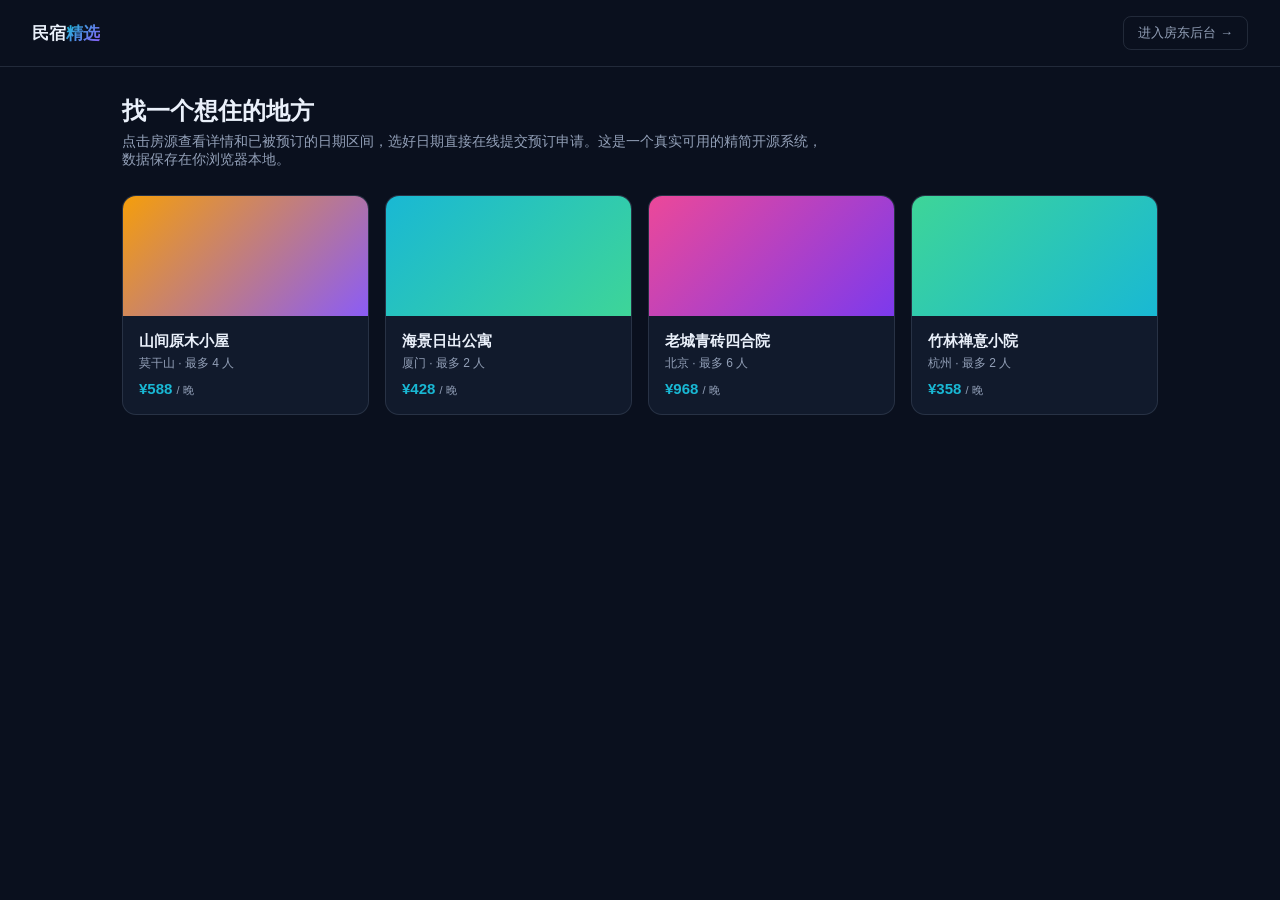
==== index.html @ 6e1cefca "Initial commit: functional vacation rental booking system (frontend + admin)" ====
<!DOCTYPE html>
<html lang="zh-CN">
<head>
<meta charset="UTF-8">
<meta name="viewport" content="width=device-width, initial-scale=1.0">
<title>民宿短租管理系统（精简开源版）</title>
<meta name="description" content="免费开源的民宿短租管理系统精简版：房源浏览、在线预订、可用日期查询、后台房源与订单管理，真实增删改查功能，纯前端+localStorage实现，可作为学习或二次开发起点。">
<link rel="stylesheet" href="style.css">
</head>
<body>
  <header class="topbar">
    <div class="brand">民宿<span class="accent">精选</span></div>
    <a href="admin.html" class="nav-link">进入房东后台 →</a>
  </header>

  <main class="container">
    <div class="page-head">
      <h1>找一个想住的地方</h1>
      <p>点击房源查看详情和已被预订的日期区间，选好日期直接在线提交预订申请。这是一个真实可用的精简开源系统，数据保存在你浏览器本地。</p>
    </div>
    <div id="propGrid" class="prop-grid"></div>
  </main>

  <div class="modal-backdrop" id="modalBackdrop">
    <div class="modal">
      <button class="modal-close" id="btnCloseModal">&times;</button>
      <h2 id="modalPropName"></h2>
      <p class="sub" id="modalPropLoc"></p>
      <div class="booked-ranges" id="bookedRanges"></div>
      <div id="modalMsg"></div>
      <form id="bookingForm" novalidate>
        <div class="field">
          <label>姓名</label>
          <input id="guestNameInput" type="text" required placeholder="用于联系你的姓名">
        </div>
        <div class="field-row">
          <div class="field">
            <label>入住日期</label>
            <input id="checkInInput" type="date" required>
          </div>
          <div class="field">
            <label>离店日期</label>
            <input id="checkOutInput" type="date" required>
          </div>
        </div>
        <div class="field">
          <label>入住人数</label>
          <input id="guestsInput" type="number" min="1" value="1" required>
        </div>
        <button type="submit" class="btn btn-primary btn-block">提交预订申请</button>
      </form>
    </div>
  </div>

  <script src="data.js"></script>
  <script src="script.js"></script>
</body>
</html>
---- style.css ----
:root{--ink:#0A101E;--surface:#111a2c;--surface2:#16223a;--line:rgba(147,160,184,.18);--muted:#93A0B8;--text:#EAF0FA;--cyan:#19B8D4;--violet:#8B5CF6;--green:#3ED598;--red:#F87171;--amber:#F59E0B;--radius:14px;color-scheme:dark}
*{box-sizing:border-box}
body{margin:0;background:var(--ink);color:var(--text);font-family:-apple-system,BlinkMacSystemFont,"Segoe UI","PingFang SC","Microsoft YaHei",sans-serif;min-height:100vh}
a{color:inherit;text-decoration:none}

.topbar{display:flex;align-items:center;justify-content:space-between;padding:16px 32px;border-bottom:1px solid var(--line)}
.brand{font-size:17px;font-weight:700}
.brand .accent{background:linear-gradient(135deg,var(--cyan),var(--violet));-webkit-background-clip:text;background-clip:text;color:transparent}
.nav-link{font-size:13px;color:var(--muted);border:1px solid var(--line);padding:7px 14px;border-radius:8px}
.nav-link:hover{border-color:var(--cyan);color:var(--text)}

.container{max-width:1100px;margin:0 auto;padding:28px 32px}
.page-head h1{font-size:24px;font-weight:700;margin:0 0 6px}
.page-head p{color:var(--muted);font-size:14px;margin:0 0 26px;max-width:700px}

.prop-grid{display:grid;grid-template-columns:repeat(auto-fill,minmax(240px,1fr));gap:16px}
.prop-card{background:var(--surface);border:1px solid var(--line);border-radius:var(--radius);overflow:hidden;cursor:pointer;transition:transform .2s,border-color .2s}
.prop-card:hover{transform:translateY(-3px);border-color:rgba(25,184,212,.4)}
.prop-card__img{height:120px}
.prop-card__body{padding:16px}
.prop-card__body h3{margin:0 0 4px;font-size:15px}
.prop-card__loc{font-size:12px;color:var(--muted);margin-bottom:8px}
.prop-card__price{font-size:15px;font-weight:700;color:var(--cyan)}
.prop-card__price span{font-size:11px;color:var(--muted);font-weight:400}

.modal-backdrop{position:fixed;inset:0;background:rgba(4,8,16,.75);display:none;align-items:center;justify-content:center;padding:20px;z-index:50}
.modal-backdrop.show{display:flex}
.modal{background:var(--surface);border:1px solid var(--line);border-radius:18px;max-width:460px;width:100%;max-height:88vh;overflow:auto;padding:26px}
.modal h2{margin:0 0 6px;font-size:18px}
.modal .sub{color:var(--muted);font-size:12.5px;margin:0 0 18px}
.modal-close{float:right;background:none;border:none;color:var(--muted);font-size:20px;cursor:pointer}

.field{display:flex;flex-direction:column;gap:6px;margin-bottom:14px}
.field label{font-size:12px;color:var(--muted);font-weight:600}
.field input,.field select,.field textarea{background:rgba(147,160,184,.06);border:1px solid var(--line);border-radius:8px;padding:9px 11px;color:var(--text);font-family:inherit;font-size:13.5px;outline:none;width:100%}
.field input:focus,.field select:focus,.field textarea:focus{border-color:var(--cyan)}
.field-row{display:grid;grid-template-columns:1fr 1fr;gap:10px}

.btn{font-family:inherit;font-size:13.5px;font-weight:600;padding:10px 18px;border-radius:9px;border:1px solid var(--line);background:transparent;color:var(--text);cursor:pointer}
.btn:hover{border-color:var(--cyan)}
.btn-primary{background:linear-gradient(135deg,var(--cyan),var(--violet));border:none;color:#06121A}
.btn-block{width:100%}
.btn-sm{padding:5px 11px;font-size:12px}
.btn-danger{border-color:rgba(248,113,113,.4);color:var(--red)}

.msg{margin:0 0 14px;font-size:12.5px;padding:9px 12px;border-radius:8px}
.msg.error{background:rgba(248,113,113,.1);border:1px solid rgba(248,113,113,.3);color:var(--red)}
.msg.success{background:rgba(62,213,152,.1);border:1px solid rgba(62,213,152,.3);color:var(--green)}

.booked-ranges{font-size:12px;color:var(--muted);margin:0 0 16px;padding:10px 12px;background:rgba(147,160,184,.05);border-radius:8px}
.booked-ranges strong{color:var(--text)}

/* admin */
.admin-layout{display:flex;min-height:100vh}
.sidebar{width:220px;flex-shrink:0;border-right:1px solid var(--line);padding:20px 14px}
.sidebar .brand{padding:0 10px 20px}
.side-link{display:block;padding:10px 12px;border-radius:9px;font-size:13.5px;color:var(--muted);margin-bottom:4px;cursor:pointer}
.side-link:hover{background:rgba(147,160,184,.06)}
.side-link.active{background:rgba(25,184,212,.12);color:var(--text)}
.admin-main{flex:1;padding:28px 34px;overflow:auto}
.admin-view{display:none}
.admin-view.active{display:block}

.stat-grid{display:grid;grid-template-columns:repeat(4,1fr);gap:14px;margin-bottom:26px}
.stat-card{background:var(--surface);border:1px solid var(--line);border-radius:var(--radius);padding:20px}
.stat-card .num{font-size:26px;font-weight:800}
.stat-card .label{font-size:12px;color:var(--muted);margin-top:4px}

table{width:100%;border-collapse:collapse;font-size:13.5px}
th{text-align:left;padding:10px 12px;color:var(--muted);font-weight:600;border-bottom:1px solid var(--line);font-size:12px}
td{padding:11px 12px;border-bottom:1px solid var(--line)}
.badge{display:inline-block;font-size:11px;font-weight:700;padding:3px 9px;border-radius:999px}
.badge.confirmed{background:rgba(62,213,152,.14);color:var(--green)}
.badge.pending{background:rgba(245,158,11,.14);color:var(--amber)}
.badge.cancelled{background:rgba(248,113,113,.14);color:var(--red)}
.table-actions{display:flex;gap:6px}
.table-toolbar{display:flex;justify-content:space-between;align-items:center;margin-bottom:16px}
.filter-row{display:flex;gap:6px}
.filter-btn{font-size:12px;padding:6px 12px;border-radius:999px;border:1px solid var(--line);background:transparent;color:var(--muted);cursor:pointer}
.filter-btn.active{border-color:var(--cyan);color:var(--text)}

@media (max-width:820px){
  .admin-layout{flex-direction:column}
  .sidebar{width:100%;display:flex;overflow-x:auto;border-right:none;border-bottom:1px solid var(--line)}
  .stat-grid{grid-template-columns:repeat(2,1fr)}
}
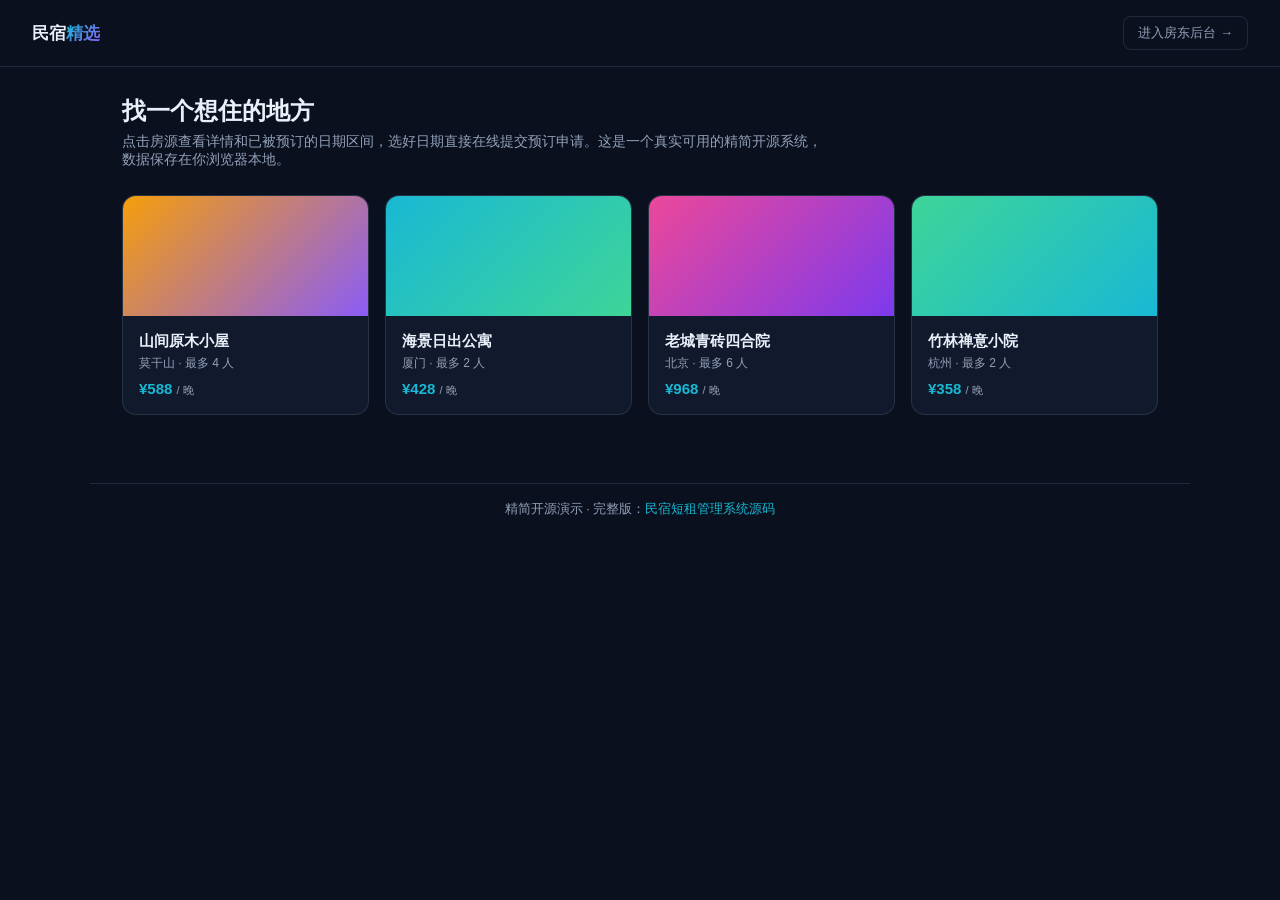
==== commit 9b565302: "Add footer link to the full commercial product page" ====
--- a/index.html
+++ b/index.html
@@ -54,5 +54,7 @@
 
   <script src="data.js"></script>
   <script src="script.js"></script>
+
+<footer style="margin:40px auto 16px;max-width:1100px;padding:16px 20px 0;border-top:1px solid var(--line,rgba(147,160,184,.18));text-align:center;color:var(--muted,#93A0B8);font-size:13px">精简开源演示 &middot; 完整版：<a href="https://inzyxuashop.com/minsu-yuanma.html" target="_blank" rel="noopener" style="color:var(--cyan,#19B8D4);text-decoration:none">民宿短租管理系统源码</a></footer>
 </body>
 </html>
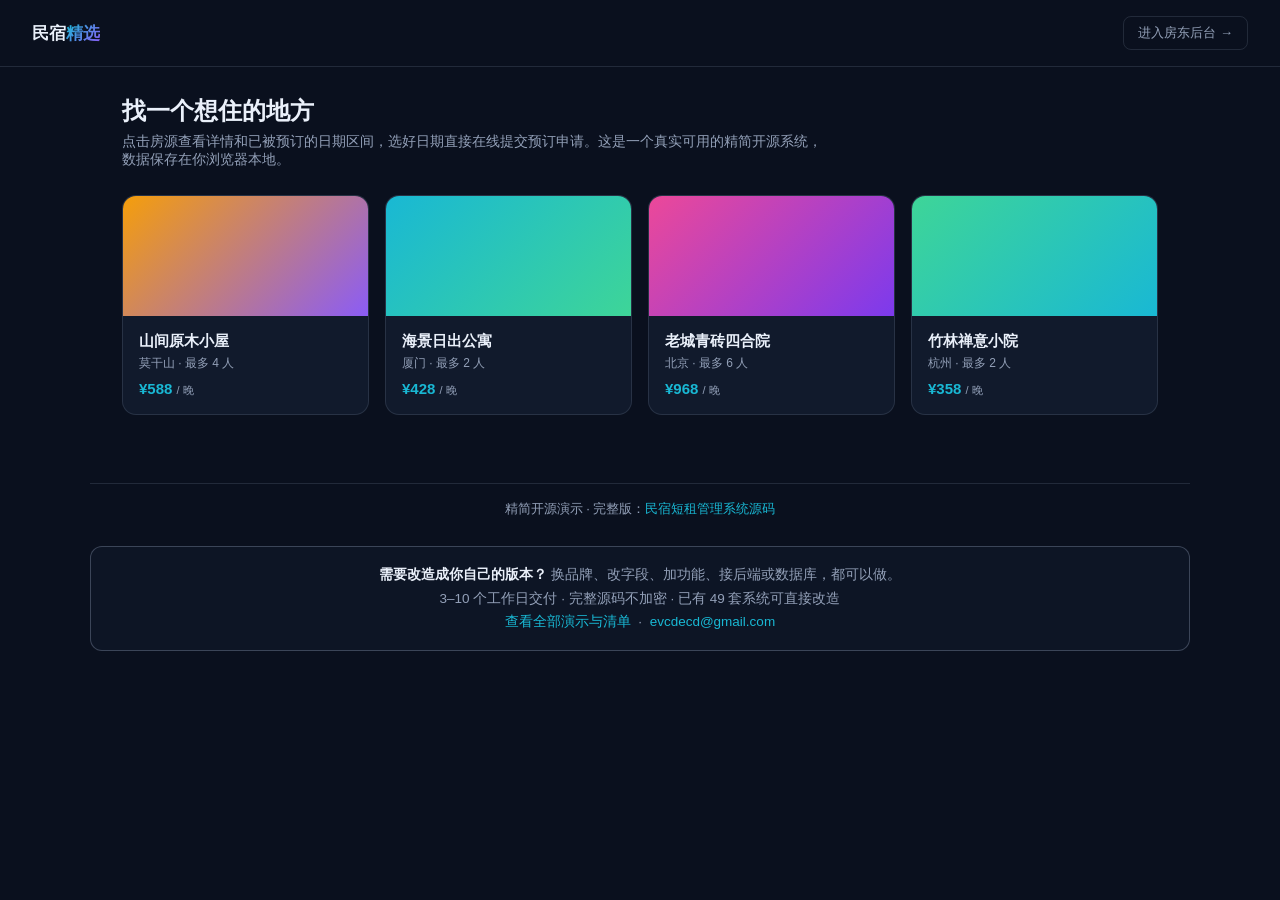
==== commit 703754cb: "Add a custom-delivery footer" ====
--- a/index.html
+++ b/index.html
@@ -56,5 +56,15 @@
   <script src="script.js"></script>
 
 <footer style="margin:40px auto 16px;max-width:1100px;padding:16px 20px 0;border-top:1px solid var(--line,rgba(147,160,184,.18));text-align:center;color:var(--muted,#93A0B8);font-size:13px">精简开源演示 &middot; 完整版：<a href="https://inzyxuashop.com/minsu-yuanma.html" target="_blank" rel="noopener" style="color:var(--cyan,#19B8D4);text-decoration:none">民宿短租管理系统源码</a></footer>
+
+<!-- custom-delivery -->
+<div style="max-width:1100px;margin:28px auto 34px;padding:16px 20px;border:1px solid rgba(147,160,184,.35);border-radius:12px;background:rgba(17,26,44,.55);font:13.5px/1.75 -apple-system,BlinkMacSystemFont,'Segoe UI','PingFang SC','Microsoft YaHei',sans-serif;color:#93a0b8;text-align:center">
+  <strong style="color:#eaf0fa">需要改造成你自己的版本？</strong>
+  换品牌、改字段、加功能、接后端或数据库，都可以做。<br>
+  3–10 个工作日交付 · 完整源码不加密 · 已有 49 套系统可直接改造<br>
+  <a href="https://inzyxuashop.com" style="color:#19b8d4;text-decoration:none">查看全部演示与清单</a>
+  &nbsp;·&nbsp;
+  <a href="mailto:evcdecd@gmail.com" style="color:#19b8d4;text-decoration:none">evcdecd@gmail.com</a>
+</div>
 </body>
-</html>
+</html>
